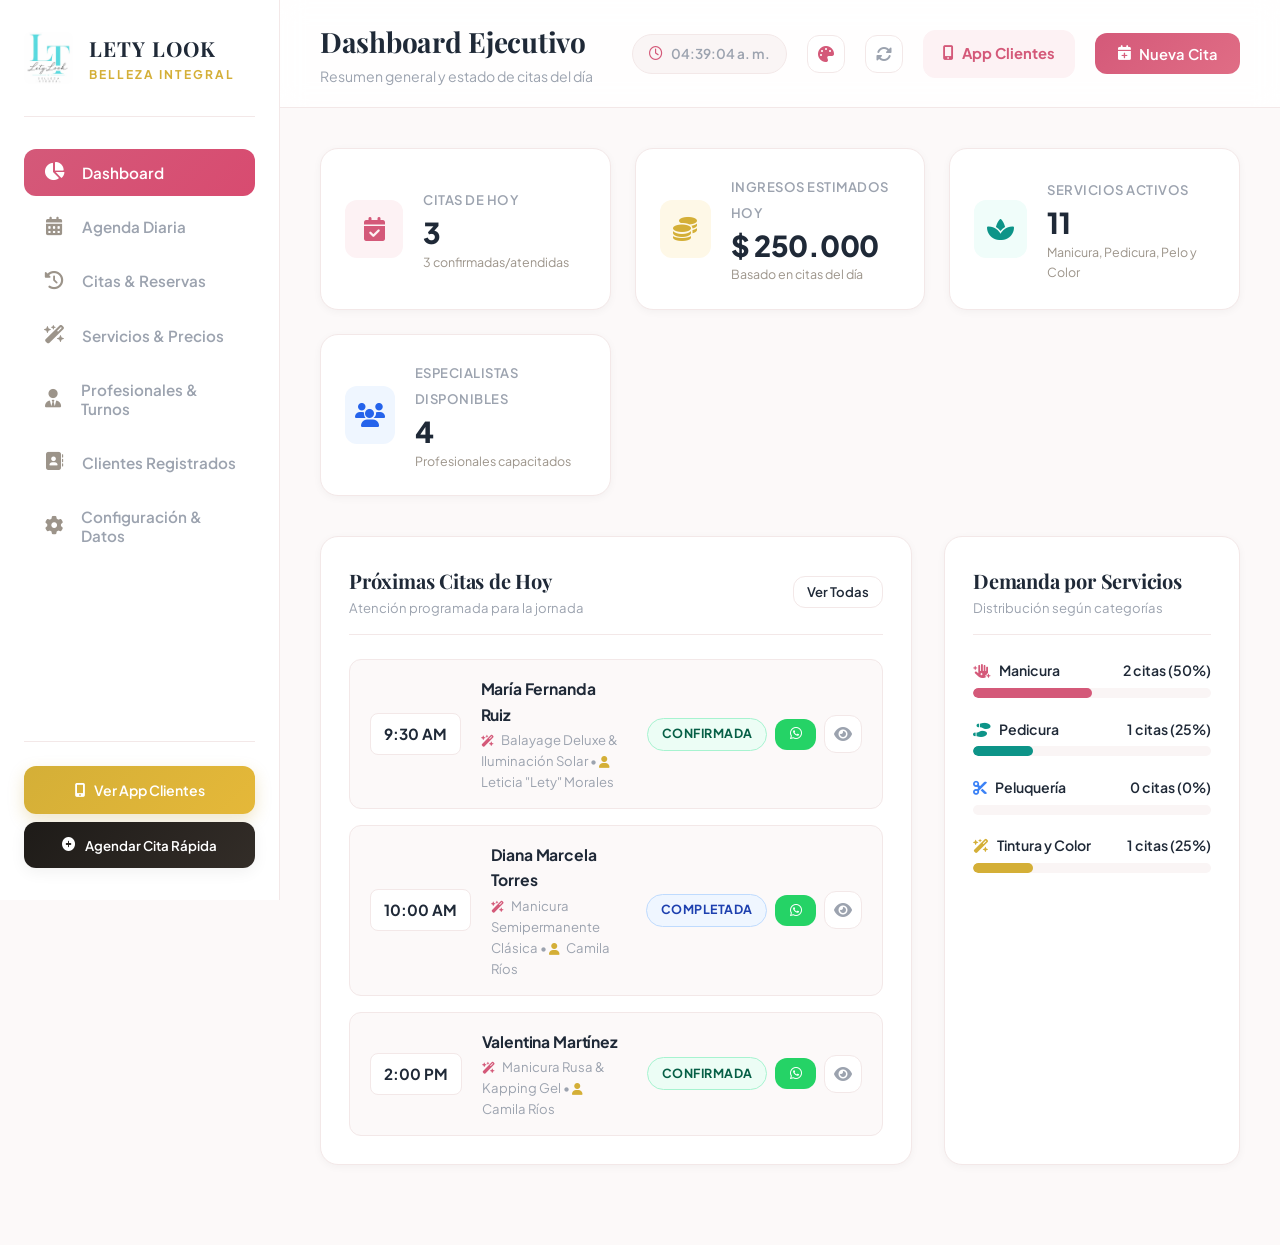
==== SPA/index.html @ cc2772e2 "Add files via upload" ====
<!DOCTYPE html>
<html lang="es">
<head>
    <meta charset="UTF-8">
    <meta name="viewport" content="width=device-width, initial-scale=1.0">
    <title>LETY LOOK | Sistema de Gestión de Spa & Belleza</title>
    <meta name="description" content="Plataforma de gestión integral para LETY LOOK Spa. Control de citas, catálogo de servicios de manicura, pedicura, peluquería, tintura, horarios y profesionales.">
    <link rel="icon" type="image/png" href="img/logo.png">
    <!-- Google Fonts -->
    <link rel="preconnect" href="https://fonts.googleapis.com">
    <link rel="preconnect" href="https://fonts.gstatic.com" crossorigin>
    <link href="https://fonts.googleapis.com/css2?family=Playfair+Display:ital,wght@0,400;0,600;0,700;0,800;1,400&family=Plus+Jakarta+Sans:wght@300;400;500;600;700;800&display=swap" rel="stylesheet">
    <!-- Font Awesome Icons -->
    <link rel="stylesheet" href="https://cdnjs.cloudflare.com/ajax/libs/font-awesome/6.4.0/css/all.min.css">
    <!-- Custom Stylesheet -->
    <link rel="stylesheet" href="css/styles.css?v=5.1">
    <!-- Firebase SDK (Cloud Database) -->
    <script src="https://www.gstatic.com/firebasejs/9.23.0/firebase-app-compat.js"></script>
    <script src="https://www.gstatic.com/firebasejs/9.23.0/firebase-firestore-compat.js"></script>
    <script src="js/firebase-config.js?v=5.0"></script>
</head>
<body>
    <div class="app-layout">
        <!-- Sidebar Navigation -->
        <aside class="sidebar">
            <div class="brand">
                <img src="img/logo.png" alt="LETY LOOK Logo" class="brand-logo-img" style="height: 52px; width: auto; object-fit: contain; border-radius: var(--radius-sm);">
                <div class="brand-info">
                    <h1 style="font-size: 1.3rem;">LETY LOOK</h1>
                    <span>Belleza Integral</span>
                </div>
            </div>

            <ul class="nav-menu">
                <li class="nav-item active" data-view="dashboard">
                    <button id="nav-dashboard-btn" type="button">
                        <i class="fa-solid fa-chart-pie"></i>
                        <span>Dashboard</span>
                    </button>
                </li>
                <li class="nav-item" data-view="agenda">
                    <button id="nav-agenda-btn" type="button">
                        <i class="fa-solid fa-calendar-days"></i>
                        <span>Agenda Diaria</span>
                    </button>
                </li>
                <li class="nav-item" data-view="appointments">
                    <button id="nav-appointments-btn" type="button">
                        <i class="fa-solid fa-clock-rotate-left"></i>
                        <span>Citas & Reservas</span>
                    </button>
                </li>
                <li class="nav-item" data-view="services">
                    <button id="nav-services-btn" type="button">
                        <i class="fa-solid fa-wand-magic-sparkles"></i>
                        <span>Servicios & Precios</span>
                    </button>
                </li>
                <li class="nav-item" data-view="staff">
                    <button id="nav-staff-btn" type="button">
                        <i class="fa-solid fa-user-tie"></i>
                        <span>Profesionales & Turnos</span>
                    </button>
                </li>
                <li class="nav-item" data-view="clients">
                    <button id="nav-clients-btn" type="button">
                        <i class="fa-solid fa-address-book"></i>
                        <span>Clientes Registrados</span>
                    </button>
                </li>
                <li class="nav-item" data-view="settings">
                    <button id="nav-settings-btn" type="button">
                        <i class="fa-solid fa-gear"></i>
                        <span>Configuración & Datos</span>
                    </button>
                </li>
            </ul>

            <div class="sidebar-footer" style="display:flex; flex-direction:column; gap:0.5rem;">
                <a href="cliente.html" target="_blank" class="btn-gold" style="justify-content:center; text-align:center; padding:0.8rem; font-size:0.88rem; display:flex; align-items:center; gap:0.5rem;">
                    <i class="fa-solid fa-mobile-screen-button"></i>
                    <span>Ver App Clientes</span>
                </a>
                <button id="sidebar-quick-booking-btn" class="quick-book-btn" type="button">
                    <i class="fa-solid fa-plus-circle"></i>
                    <span>Agendar Cita Rápida</span>
                </button>
            </div>
        </aside>

        <!-- Main Workspace -->
        <main class="main-wrapper">
            <!-- Top Navigation Bar -->
            <header class="topbar">
                <div class="page-title">
                    <h2 id="current-view-title">Dashboard Ejecutivo</h2>
                    <p id="current-view-subtitle">Resumen general y estado de citas del día</p>
                </div>

                <div class="topbar-actions">
                    <div class="live-clock-badge">
                        <i class="fa-regular fa-clock"></i>
                        <span id="live-time-display">--:--:--</span>
                    </div>

                    <!-- Theme Switcher Palette Dropdown -->
                    <div class="theme-selector-dropdown" style="position:relative;">
                        <button id="btn-theme-switcher" class="btn-icon" title="Cambiar Tema de Color" type="button" style="background:#fff;">
                            <i class="fa-solid fa-palette" style="color:var(--primary);"></i>
                        </button>
                        <div id="theme-dropdown-menu" style="display:none; position:absolute; right:0; top:calc(100% + 8px); background:var(--bg-card); border:1px solid var(--border-color); border-radius:var(--radius-md); box-shadow:0 10px 25px rgba(0,0,0,0.15); padding:0.5rem; width:210px; z-index:1000; flex-direction:column; gap:0.25rem;">
                            <button class="theme-option-btn" data-theme="default" style="display:flex; align-items:center; gap:0.5rem; width:100%; padding:0.5rem 0.75rem; border:none; background:transparent; border-radius:var(--radius-sm); font-size:0.8rem; font-weight:700; cursor:pointer; text-align:left; color:var(--text-main);">
                                <span style="width:14px; height:14px; border-radius:50%; background:#d45979;"></span>
                                <span>Rose Gold (Clásico)</span>
                            </button>
                            <button class="theme-option-btn" data-theme="turquoise" style="display:flex; align-items:center; gap:0.5rem; width:100%; padding:0.5rem 0.75rem; border:none; background:transparent; border-radius:var(--radius-sm); font-size:0.8rem; font-weight:700; cursor:pointer; text-align:left; color:var(--text-main);">
                                <span style="width:14px; height:14px; border-radius:50%; background:#0891b2;"></span>
                                <span>Turquesa LT</span>
                            </button>
                            <button class="theme-option-btn" data-theme="emerald" style="display:flex; align-items:center; gap:0.5rem; width:100%; padding:0.5rem 0.75rem; border:none; background:transparent; border-radius:var(--radius-sm); font-size:0.8rem; font-weight:700; cursor:pointer; text-align:left; color:var(--text-main);">
                                <span style="width:14px; height:14px; border-radius:50%; background:#059669;"></span>
                                <span>Emerald Luxury</span>
                            </button>
                            <button class="theme-option-btn" data-theme="royal" style="display:flex; align-items:center; gap:0.5rem; width:100%; padding:0.5rem 0.75rem; border:none; background:transparent; border-radius:var(--radius-sm); font-size:0.8rem; font-weight:700; cursor:pointer; text-align:left; color:var(--text-main);">
                                <span style="width:14px; height:14px; border-radius:50%; background:#7c3aed;"></span>
                                <span>Royal Violet</span>
                            </button>
                            <button class="theme-option-btn" data-theme="midnight" style="display:flex; align-items:center; gap:0.5rem; width:100%; padding:0.5rem 0.75rem; border:none; background:transparent; border-radius:var(--radius-sm); font-size:0.8rem; font-weight:700; cursor:pointer; text-align:left; color:var(--text-main);">
                                <span style="width:14px; height:14px; border-radius:50%; background:#0f172a; border:1px solid #38bdf8;"></span>
                                <span>Midnight Noir (Dark)</span>
                            </button>
                            <button class="theme-option-btn" data-theme="sunset" style="display:flex; align-items:center; gap:0.5rem; width:100%; padding:0.5rem 0.75rem; border:none; background:transparent; border-radius:var(--radius-sm); font-size:0.8rem; font-weight:700; cursor:pointer; text-align:left; color:var(--text-main);">
                                <span style="width:14px; height:14px; border-radius:50%; background:#ea580c;"></span>
                                <span>Sunset Amber</span>
                            </button>
                            <button class="theme-option-btn" data-theme="halloween" style="display:flex; align-items:center; gap:0.5rem; width:100%; padding:0.5rem 0.75rem; border:none; background:transparent; border-radius:var(--radius-sm); font-size:0.8rem; font-weight:700; cursor:pointer; text-align:left; color:var(--text-main);">
                                <span style="width:14px; height:14px; border-radius:50%; background:#ff7518; border:1px solid #a855f7; box-shadow:0 0 6px rgba(255,117,24,0.6);"></span>
                                <span>🎃 Halloween Spooky</span>
                            </button>
                        </div>
                    </div>

                    <button id="topbar-sync-btn" class="btn-icon" title="Sincronizar Datos y Limpiar Caché" type="button" style="background:#fff;">
                        <i class="fa-solid fa-rotate"></i>
                    </button>

                    <a href="cliente.html" target="_blank" class="btn-secondary" style="font-weight:700; color:var(--primary); border-color:var(--primary-light); background:var(--primary-light);">
                        <i class="fa-solid fa-mobile-screen-button"></i>
                        <span>App Clientes</span>
                    </a>

                    <button id="topbar-new-appointment-btn" class="btn-primary" type="button">
                        <i class="fa-solid fa-calendar-plus"></i>
                        <span>Nueva Cita</span>
                    </button>
                </div>
            </header>

            <!-- Main Dynamic Content Body -->
            <div class="content-body">
                
                <!-- 1. DASHBOARD VIEW -->
                <section id="view-dashboard" class="view-section active">
                    <div class="kpi-grid">
                        <div class="kpi-card kpi-rose">
                            <div class="kpi-icon-wrap">
                                <i class="fa-solid fa-calendar-check"></i>
                            </div>
                            <div class="kpi-details">
                                <span>Citas de Hoy</span>
                                <h3 id="kpi-today-count">0</h3>
                                <p class="kpi-subtext" id="kpi-today-status-breakdown">0 confirmadas</p>
                            </div>
                        </div>

                        <div class="kpi-card kpi-gold">
                            <div class="kpi-icon-wrap">
                                <i class="fa-solid fa-coins"></i>
                            </div>
                            <div class="kpi-details">
                                <span>Ingresos Estimados Hoy</span>
                                <h3 id="kpi-today-revenue">$0</h3>
                                <p class="kpi-subtext">Basado en citas del día</p>
                            </div>
                        </div>

                        <div class="kpi-card kpi-emerald">
                            <div class="kpi-icon-wrap">
                                <i class="fa-solid fa-spa"></i>
                            </div>
                            <div class="kpi-details">
                                <span>Servicios Activos</span>
                                <h3 id="kpi-services-count">0</h3>
                                <p class="kpi-subtext">Manicura, Pedicura, Pelo y Color</p>
                            </div>
                        </div>

                        <div class="kpi-card kpi-blue">
                            <div class="kpi-icon-wrap">
                                <i class="fa-solid fa-users"></i>
                            </div>
                            <div class="kpi-details">
                                <span>Especialistas Disponibles</span>
                                <h3 id="kpi-staff-count">0</h3>
                                <p class="kpi-subtext">Profesionales capacitados</p>
                            </div>
                        </div>
                    </div>

                    <div class="dashboard-columns">
                        <!-- Today's Appointments -->
                        <div class="dash-card">
                            <div class="dash-card-header">
                                <div>
                                    <h3>Próximas Citas de Hoy</h3>
                                    <p style="font-size: 0.82rem; color: var(--text-muted);">Atención programada para la jornada</p>
                                </div>
                                <button id="dash-view-all-appointments-btn" class="btn-secondary" style="padding: 0.4rem 0.8rem; font-size: 0.82rem;">Ver Todas</button>
                            </div>
                            <div id="dash-today-appointments-list" class="today-list">
                                <!-- Dynamic item list -->
                            </div>
                        </div>

                        <!-- Service Category Distribution -->
                        <div class="dash-card">
                            <div class="dash-card-header">
                                <div>
                                    <h3>Demanda por Servicios</h3>
                                    <p style="font-size: 0.82rem; color: var(--text-muted);">Distribución según categorías</p>
                                </div>
                            </div>
                            <div id="dash-category-bars" class="category-bars">
                                <!-- Dynamic category bars -->
                            </div>
                        </div>
                    </div>
                </section>

                <!-- 2. AGENDA / CALENDAR VIEW -->
                <section id="view-agenda" class="view-section">
                    <div class="calendar-controls">
                        <div class="calendar-nav">
                            <button id="agenda-prev-day-btn" class="btn-icon" title="Día Anterior"><i class="fa-solid fa-chevron-left"></i></button>
                            <span id="agenda-current-date-label" class="current-date-label">Hoy</span>
                            <button id="agenda-next-day-btn" class="btn-icon" title="Día Siguiente"><i class="fa-solid fa-chevron-right"></i></button>
                            <button id="agenda-today-btn" class="btn-secondary" style="padding: 0.45rem 0.9rem;">Hoy</button>
                        </div>

                        <div style="display: flex; gap: 1rem; align-items: center;">
                            <input type="date" id="agenda-datepicker" class="form-control" style="width: auto; padding: 0.45rem 0.8rem;">
                            <select id="agenda-staff-filter" class="filter-select">
                                <option value="all">Todos los Profesionales</option>
                            </select>
                        </div>
                    </div>

                    <div class="calendar-grid-wrap">
                        <div id="timeline-schedule-container" class="timeline-schedule">
                            <!-- Hours 08:00 to 20:00 rendered dynamically -->
                        </div>
                    </div>
                </section>

                <!-- 3. APPOINTMENTS MANAGEMENT VIEW -->
                <section id="view-appointments" class="view-section">
                    <div class="table-filter-bar">
                        <div class="search-input-box">
                            <i class="fa-solid fa-magnifying-glass"></i>
                            <input type="text" id="appointments-search-input" placeholder="Buscar por cliente, teléfono o servicio...">
                        </div>

                        <div class="filter-group">
                            <select id="appointments-status-filter" class="filter-select">
                                <option value="all">Todos los Estados</option>
                                <option value="confirmed">Confirmadas</option>
                                <option value="pending">Pendientes</option>
                                <option value="completed">Completadas</option>
                                <option value="cancelled">Canceladas</option>
                            </select>

                            <select id="appointments-category-filter" class="filter-select">
                                <option value="all">Todas las Categorías</option>
                                <option value="manicura">Manicura</option>
                                <option value="pedicura">Pedicura</option>
                                <option value="peluqueria">Peluquería</option>
                                <option value="tintura">Tintura y Color</option>
                            </select>
                        </div>
                    </div>

                    <div class="custom-table-container">
                        <table class="custom-table">
                            <thead>
                                <tr>
                                    <th>Fecha & Hora</th>
                                    <th>Cliente</th>
                                    <th>Servicio</th>
                                    <th>Especialista</th>
                                    <th>Precio</th>
                                    <th>Estado</th>
                                    <th style="text-align: right;">Acciones</th>
                                </tr>
                            </thead>
                            <tbody id="appointments-table-body">
                                <!-- Dynamic rows -->
                            </tbody>
                        </table>
                    </div>
                </section>

                <!-- 4. SERVICES CATALOG VIEW -->
                <section id="view-services" class="view-section">
                    <div style="display: flex; justify-content: space-between; align-items: center; margin-bottom: 1.5rem; flex-wrap: wrap; gap: 1rem;">
                        <div class="service-category-pills" id="services-category-pills">
                            <button class="cat-pill active" data-category="all"><i class="fa-solid fa-list"></i> Todos</button>
                            <button class="cat-pill" data-category="manicura"><i class="fa-solid fa-hand-sparkles"></i> Manicura</button>
                            <button class="cat-pill" data-category="pedicura"><i class="fa-solid fa-shoe-prints"></i> Pedicura</button>
                            <button class="cat-pill" data-category="peluqueria"><i class="fa-solid fa-scissors"></i> Peluquería</button>
                            <button class="cat-pill" data-category="tintura"><i class="fa-solid fa-wand-magic-sparkles"></i> Tintura y Color</button>
                        </div>

                        <button id="btn-add-new-service" class="btn-gold" type="button">
                            <i class="fa-solid fa-plus"></i>
                            <span>Nuevo Servicio</span>
                        </button>
                    </div>

                    <div class="services-grid" id="services-cards-grid">
                        <!-- Dynamic service cards -->
                    </div>
                </section>

                <!-- 5. STAFF & SCHEDULES VIEW -->
                <section id="view-staff" class="view-section">
                    <div style="display: flex; justify-content: space-between; align-items: center; margin-bottom: 2rem;">
                        <div>
                            <h3 style="font-size: 1.3rem;">Equipo de Especialistas</h3>
                            <p style="font-size: 0.85rem; color: var(--text-muted);">Horarios de atención, turnos y especialidades asignadas</p>
                        </div>
                        <button id="btn-add-new-staff" class="btn-primary" type="button">
                            <i class="fa-solid fa-user-plus"></i>
                            <span>Nuevo Profesional</span>
                        </button>
                    </div>

                    <div class="staff-grid" id="staff-cards-grid">
                        <!-- Dynamic staff cards -->
                    </div>
                </section>

                <!-- 6. REGISTERED CLIENTS VIEW (ADMIN ONLY) -->
                <section id="view-clients" class="view-section">
                    <div class="table-filter-bar">
                        <div class="search-input-box" style="flex:1; max-width:400px;">
                            <i class="fa-solid fa-magnifying-glass"></i>
                            <input type="text" id="clients-search-input" placeholder="Buscar clienta por nombre, WhatsApp o correo...">
                        </div>
                        <div style="font-size:0.9rem; font-weight:700; color:var(--text-muted);" id="clients-total-counter">
                            Total Registradas: 0
                        </div>
                    </div>

                    <div class="custom-table-container">
                        <table class="custom-table">
                            <thead>
                                <tr>
                                    <th>Clienta</th>
                                    <th>WhatsApp / Teléfono</th>
                                    <th>Correo Electrónico</th>
                                    <th>Fecha Registro</th>
                                    <th>Total Citas</th>
                                    <th>Inversión Acumulada</th>
                                    <th style="text-align: right;">Acciones</th>
                                </tr>
                            </thead>
                            <tbody id="clients-table-body">
                                <!-- Populated dynamically -->
                            </tbody>
                        </table>
                    </div>
                </section>

                <!-- 7. SETTINGS & DATA MANAGEMENT VIEW -->
                <section id="view-settings" class="view-section">
                    <div style="max-width: 800px; display: flex; flex-direction: column; gap: 2rem;">
                        <div class="dash-card">
                            <div class="dash-card-header">
                                <h3>Información General del Spa</h3>
                            </div>
                            <form id="spa-settings-form">
                                <div class="form-grid">
                                    <div class="form-group">
                                        <label for="settings-spa-name">Nombre del Establecimiento</label>
                                        <input type="text" id="settings-spa-name" class="form-control" value="LETY LOOK">
                                    </div>
                                    <div class="form-group">
                                        <label for="settings-spa-slogan">Slogan / Eslogan</label>
                                        <input type="text" id="settings-spa-slogan" class="form-control" value="Belleza Integral">
                                    </div>
                                    <div class="form-group">
                                        <label for="settings-spa-phone">Teléfono / WhatsApp de Contacto</label>
                                        <input type="text" id="settings-spa-phone" class="form-control" value="+57 3138869676">
                                    </div>
                                    <div class="form-group">
                                        <label for="settings-spa-address">Dirección del Spa</label>
                                        <input type="text" id="settings-spa-address" class="form-control" value="Calle 100 #15-40, Chicó Norte, Bogotá D.C.">
                                    </div>
                                    <div class="form-group">
                                        <label for="settings-open-time">Hora de Apertura</label>
                                        <input type="time" id="settings-open-time" class="form-control" value="08:00">
                                    </div>
                                    <div class="form-group">
                                        <label for="settings-close-time">Hora de Cierre</label>
                                        <input type="time" id="settings-close-time" class="form-control" value="20:00">
                                    </div>
                                </div>
                                <div style="margin-top: 1.5rem; text-align: right;">
                                    <button type="submit" class="btn-primary">Guardar Configuración</button>
                                </div>
                            </form>
                        </div>

                        <!-- Firebase Cloud Database Setup Card -->
                        <div class="dash-card" style="border: 2px solid var(--primary-light);">
                            <div class="dash-card-header" style="display:flex; justify-content:space-between; align-items:center;">
                                <div>
                                    <h3 style="display:flex; align-items:center; gap:0.5rem;">
                                        <i class="fa-solid fa-cloud" style="color:var(--primary);"></i>
                                        <span>Base de Datos en la Nube (Google Firebase)</span>
                                    </h3>
                                    <p style="font-size: 0.82rem; color: var(--text-muted);">Sincronización en tiempo real entre todos los celulares y computadores sin perder datos</p>
                                </div>
                                <span id="cloud-status-badge" class="status-badge status-pending" style="font-size:0.75rem;">Modo Local Activo</span>
                            </div>
                            
                            <p style="font-size: 0.85rem; color: var(--text-secondary); margin-bottom: 1rem; line-height: 1.4;">
                                Conecta tu proyecto gratuito de <strong>Google Firebase Firestore</strong> para que todas las citas, clientes y servicios se guarden en la nube permanentemente y nunca se borren aunque se limpien las cookies del navegador.
                            </p>

                            <form id="firebase-config-form">
                                <div class="form-group" style="margin-bottom:1rem;">
                                    <label for="firebase-config-json" style="font-size:0.82rem; font-weight:700;">Pega aquí la Configuración de Firebase (JSON o SDK config):</label>
                                    <textarea id="firebase-config-json" class="form-control" rows="4" style="font-family:monospace; font-size:0.8rem;" placeholder='{\n  "apiKey": "AIzaSy...",\n  "authDomain": "lety-look.firebaseapp.com",\n  "projectId": "lety-look",\n  "storageBucket": "lety-look.appspot.com",\n  "messagingSenderId": "...",\n  "appId": "..."\n}'></textarea>
                                </div>
                                <div style="display:flex; gap:0.75rem; justify-content:flex-end; flex-wrap:wrap;">
                                    <button type="button" id="btn-upload-to-cloud" class="btn-secondary" style="color:var(--primary); border-color:var(--primary);">
                                        <i class="fa-solid fa-cloud-arrow-up"></i>
                                        <span>Subir Toda la Base de Datos a la Nube</span>
                                    </button>
                                    <button type="submit" class="btn-primary">
                                        <i class="fa-solid fa-link"></i>
                                        <span>Guardar y Conectar Firebase</span>
                                    </button>
                                </div>
                            </form>
                        </div>

                        <!-- APK Android Card -->
                        <div class="dash-card">
                            <div class="dash-card-header" style="display:flex; justify-content:space-between; align-items:center;">
                                <div>
                                    <h3 style="display:flex; align-items:center; gap:0.5rem;">
                                        <i class="fa-brands fa-android" style="color:#0d9488;"></i>
                                        <span>Aplicación Móvil para Clientes (APK Android)</span>
                                    </h3>
                                    <p style="font-size: 0.82rem; color: var(--text-muted);">Instalador APK y PWA para compartir con tus clientas</p>
                                </div>
                                <a href="cliente.html" target="_blank" class="status-badge status-confirmed" style="text-decoration:none; display:flex; align-items:center; gap:0.3rem;">
                                    <i class="fa-solid fa-arrow-up-right-from-square"></i> Abrir App
                                </a>
                            </div>
                            <p style="font-size: 0.85rem; color: var(--text-secondary); margin-bottom: 1.25rem; line-height: 1.4;">
                                Tus clientas pueden instalar la App directamente en su celular Android con el botón <strong>"Instalar APK"</strong> al abrir el enlace, o puedes generar el archivo instalador <code>.apk</code> en 1 clic:
                            </p>
                            <div style="display: flex; gap: 0.75rem; flex-wrap: wrap;">
                                <a href="https://www.pwabuilder.com/" target="_blank" class="btn-primary" style="text-decoration:none; background:#0d9488; border-color:#0d9488;">
                                    <i class="fa-brands fa-android"></i>
                                    <span>Generar Archivo .APK (PWABuilder)</span>
                                </a>
                                <a href="cliente.html" target="_blank" class="btn-secondary" style="text-decoration:none;">
                                    <i class="fa-solid fa-mobile-screen-button"></i>
                                    <span>Ver App Móvil</span>
                                </a>
                            </div>
                        </div>

                        <div class="dash-card">
                            <div class="dash-card-header">
                                <h3>Respaldo y Gestión de Datos</h3>
                            </div>
                            <p style="font-size: 0.88rem; color: var(--text-muted); margin-bottom: 1.5rem;">
                                Puedes exportar toda la base de datos (citas, servicios y profesionales) como archivo JSON para guardarlo o transferirlo, o restablecer los datos de demostración iniciales.
                            </p>
                            <div style="display: flex; gap: 1rem; flex-wrap: wrap;">
                                <button id="btn-export-json-data" class="btn-secondary" type="button">
                                    <i class="fa-solid fa-download"></i>
                                    <span>Exportar Base de Datos (.json)</span>
                                </button>
                                <button id="btn-reset-demo-data" class="btn-secondary" style="color: #d97706;" type="button">
                                    <i class="fa-solid fa-rotate"></i>
                                    <span>Restaurar Datos Iniciales</span>
                                </button>
                            </div>
                        </div>
                    </div>
                </section>

            </div>
        </main>
    </div>

    <!-- ==========================================================================
         MODAL 1: APPOINTMENT RESERVATION (INTERACTIVE BOOKING)
         ========================================================================== -->
    <div id="modal-appointment" class="modal-overlay">
        <div class="modal-container">
            <div class="modal-header">
                <h3 id="modal-appointment-title">Agendar Nueva Cita</h3>
                <button class="modal-close-btn" data-close-modal="modal-appointment"><i class="fa-solid fa-xmark"></i></button>
            </div>
            <form id="appointment-form">
                <input type="hidden" id="apt-form-id">
                <div class="modal-body">
                    <div class="form-grid">
                        <div class="form-group">
                            <label for="apt-client-name">Nombre del Cliente *</label>
                            <input type="text" id="apt-client-name" class="form-control" placeholder="Ej. Camila Morales" required>
                        </div>
                        <div class="form-group">
                            <label for="apt-client-phone">WhatsApp / Celular *</label>
                            <input type="tel" id="apt-client-phone" class="form-control" placeholder="Ej. +57 310 123 4567" required>
                        </div>
                        <div class="form-group full-width">
                            <label for="apt-service-select">Servicio Deseado *</label>
                            <select id="apt-service-select" class="form-control" required>
                                <option value="">Seleccione un servicio...</option>
                            </select>
                        </div>
                        <div class="form-group full-width">
                            <label for="apt-staff-select">Especialista / Profesional *</label>
                            <select id="apt-staff-select" class="form-control" required>
                                <option value="">Seleccione profesional disponible...</option>
                            </select>
                        </div>
                        <div class="form-group">
                            <label for="apt-date">Fecha de la Cita *</label>
                            <input type="date" id="apt-date" class="form-control" required>
                        </div>
                        <div class="form-group">
                            <label for="apt-time">Hora de Inicio *</label>
                            <input type="time" id="apt-time" class="form-control" step="900" required>
                        </div>
                        <div class="form-group">
                            <label for="apt-status">Estado de la Cita</label>
                            <select id="apt-status" class="form-control">
                                <option value="confirmed">Confirmada</option>
                                <option value="pending">Pendiente de Confirmación</option>
                                <option value="completed">Completada</option>
                                <option value="cancelled">Cancelada</option>
                            </select>
                        </div>
                        <div class="form-group">
                            <label for="apt-price-display">Precio a Cobrar (COP)</label>
                            <input type="text" id="apt-price-display" class="form-control" readonly style="background:#f1ece7; font-weight:700;">
                        </div>
                        <div class="form-group full-width">
                            <label for="apt-notes">Notas o Preferencias Especiales</label>
                            <textarea id="apt-notes" class="form-control" rows="2" placeholder="Ej. Sensibilidad, color de esmalte deseado, tono de cabello..."></textarea>
                        </div>
                    </div>
                </div>
                <div class="modal-footer">
                    <button type="button" class="btn-secondary" data-close-modal="modal-appointment">Cancelar</button>
                    <button type="submit" class="btn-primary" id="btn-save-appointment">Confirmar y Agendar</button>
                </div>
            </form>
        </div>
    </div>

    <!-- ==========================================================================
         MODAL 2: SERVICE FORM (CREATE/EDIT)
         ========================================================================== -->
    <div id="modal-service" class="modal-overlay">
        <div class="modal-container">
            <div class="modal-header">
                <h3 id="modal-service-title">Nuevo Servicio</h3>
                <button class="modal-close-btn" data-close-modal="modal-service"><i class="fa-solid fa-xmark"></i></button>
            </div>
            <form id="service-form">
                <input type="hidden" id="service-form-id">
                <div class="modal-body">
                    <div class="form-grid">
                        <div class="form-group full-width">
                            <label for="service-name">Nombre del Servicio *</label>
                            <input type="text" id="service-name" class="form-control" placeholder="Ej. Balayage Premium con Plex" required>
                        </div>
                        <div class="form-group">
                            <label for="service-category">Categoría *</label>
                            <select id="service-category" class="form-control" required>
                                <option value="manicura">Manicura</option>
                                <option value="pedicura">Pedicura</option>
                                <option value="peluqueria">Peluquería</option>
                                <option value="tintura">Tintura y Color</option>
                            </select>
                        </div>
                        <div class="form-group">
                            <label for="service-price">Precio (COP) *</label>
                            <input type="number" id="service-price" class="form-control" placeholder="Ej. 45000" min="0" step="1000" required>
                        </div>
                        <div class="form-group">
                            <label for="service-duration">Duración Estimada (Minutos) *</label>
                            <input type="number" id="service-duration" class="form-control" placeholder="Ej. 60" min="15" step="15" required>
                        </div>
                        <div class="form-group full-width">
                            <label>Fotografía del Tratamiento / Servicio *</label>
                            <div style="display:flex; align-items:center; gap:1rem; background:var(--bg-subtle); padding:0.75rem 1rem; border-radius:var(--radius-md); border:1px solid var(--border-color);">
                                <img id="service-image-preview" src="https://images.unsplash.com/photo-1604654894610-df63bc536371?w=500&auto=format&fit=crop&q=80" alt="Preview" style="width:75px; height:56px; border-radius:var(--radius-sm); object-fit:cover; border:2px solid var(--primary); box-shadow:0 2px 8px rgba(0,0,0,0.1);">
                                <div style="flex:1;">
                                    <label for="service-image-file" style="font-size:0.78rem; font-weight:700; color:var(--text-main); margin-bottom:0.25rem; display:block;">Subir foto desde tu dispositivo:</label>
                                    <input type="file" id="service-image-file" accept="image/*" class="form-control" style="padding:0.35rem 0.5rem; font-size:0.8rem;">
                                    <input type="hidden" id="service-image">
                                </div>
                            </div>
                        </div>
                        <div class="form-group full-width">
                            <label for="service-description">Descripción del Procedimiento *</label>
                            <textarea id="service-description" class="form-control" rows="3" placeholder="Detalla qué incluye el servicio y sus beneficios..." required></textarea>
                        </div>
                    </div>
                </div>
                <div class="modal-footer">
                    <button type="button" class="btn-secondary" data-close-modal="modal-service">Cancelar</button>
                    <button type="submit" class="btn-gold" id="btn-save-service">Guardar Servicio</button>
                </div>
            </form>
        </div>
    </div>

    <!-- ==========================================================================
         MODAL 3: STAFF MEMBER FORM (CREATE/EDIT)
         ========================================================================== -->
    <div id="modal-staff" class="modal-overlay">
        <div class="modal-container">
            <div class="modal-header">
                <h3 id="modal-staff-title">Nuevo Especialista</h3>
                <button class="modal-close-btn" data-close-modal="modal-staff"><i class="fa-solid fa-xmark"></i></button>
            </div>
            <form id="staff-form">
                <input type="hidden" id="staff-form-id">
                <div class="modal-body">
                    <div class="form-grid">
                        <div class="form-group">
                            <label for="staff-name">Nombre Completo *</label>
                            <input type="text" id="staff-name" class="form-control" placeholder="Ej. Andrea Gómez" required>
                        </div>
                        <div class="form-group">
                            <label for="staff-title">Cargo / Título Profesional *</label>
                            <input type="text" id="staff-title" class="form-control" placeholder="Ej. Master Colorista" required>
                        </div>
                        <div class="form-group">
                            <label for="staff-phone">Teléfono / WhatsApp *</label>
                            <input type="tel" id="staff-phone" class="form-control" placeholder="+57 310 000 0000" required>
                        </div>
                        <div class="form-group">
                            <label for="staff-email">Correo Electrónico</label>
                            <input type="email" id="staff-email" class="form-control" placeholder="andrea@letylookspa.com">
                        </div>
                        <div class="form-group full-width">
                            <label>Especialidades y Áreas de Atención *</label>
                            <div class="checkbox-group">
                                <label class="checkbox-label">
                                    <input type="checkbox" name="staff-spec" value="manicura"> Manicura
                                </label>
                                <label class="checkbox-label">
                                    <input type="checkbox" name="staff-spec" value="pedicura"> Pedicura
                                </label>
                                <label class="checkbox-label">
                                    <input type="checkbox" name="staff-spec" value="peluqueria"> Peluquería
                                </label>
                                <label class="checkbox-label">
                                    <input type="checkbox" name="staff-spec" value="tintura"> Tintura y Color
                                </label>
                            </div>
                        </div>
                        <div class="form-group">
                            <label for="staff-start-time">Hora Inicio Turno</label>
                            <input type="time" id="staff-start-time" class="form-control" value="09:00" required>
                        </div>
                        <div class="form-group">
                            <label for="staff-end-time">Hora Fin Turno</label>
                            <input type="time" id="staff-end-time" class="form-control" value="18:00" required>
                        </div>
                        <div class="form-group full-width">
                            <label>Días Laborales de la Semana *</label>
                            <div class="checkbox-group" style="display:flex; flex-wrap:wrap; gap:0.5rem;">
                                <label class="checkbox-label"><input type="checkbox" name="staff-workday" value="1" checked> Lunes</label>
                                <label class="checkbox-label"><input type="checkbox" name="staff-workday" value="2" checked> Martes</label>
                                <label class="checkbox-label"><input type="checkbox" name="staff-workday" value="3" checked> Miércoles</label>
                                <label class="checkbox-label"><input type="checkbox" name="staff-workday" value="4" checked> Jueves</label>
                                <label class="checkbox-label"><input type="checkbox" name="staff-workday" value="5" checked> Viernes</label>
                                <label class="checkbox-label"><input type="checkbox" name="staff-workday" value="6" checked> Sábado</label>
                                <label class="checkbox-label"><input type="checkbox" name="staff-workday" value="0"> Domingo</label>
                            </div>
                        </div>
                        <div class="form-group full-width">
                            <label>Fotografía del Especialista *</label>
                            <div style="display:flex; align-items:center; gap:1rem; background:var(--bg-subtle); padding:0.75rem 1rem; border-radius:var(--radius-md); border:1px solid var(--border-color);">
                                <img id="staff-avatar-preview" src="https://images.unsplash.com/photo-1544005313-94ddf0286df2?w=400&auto=format&fit=crop&q=60" alt="Preview" style="width:54px; height:54px; border-radius:50%; object-fit:cover; border:2px solid var(--primary); box-shadow:0 2px 8px rgba(0,0,0,0.1);">
                                <div style="flex:1;">
                                    <label for="staff-avatar-file" style="font-size:0.78rem; font-weight:700; color:var(--text-main); margin-bottom:0.25rem; display:block;">Subir archivo de imagen (desde tu equipo):</label>
                                    <input type="file" id="staff-avatar-file" accept="image/*" class="form-control" style="padding:0.35rem 0.5rem; font-size:0.8rem;">
                                    <input type="hidden" id="staff-avatar">
                                </div>
                            </div>
                        </div>
                        <div class="form-group full-width">
                            <label for="staff-bio">Breve Biografía o Experiencia</label>
                            <textarea id="staff-bio" class="form-control" rows="2" placeholder="Experta en técnicas avanzadas con más de 5 años de trayectoria..."></textarea>
                        </div>
                    </div>
                </div>
                <div class="modal-footer">
                    <button type="button" class="btn-secondary" data-close-modal="modal-staff">Cancelar</button>
                    <button type="submit" class="btn-primary" id="btn-save-staff">Guardar Especialista</button>
                </div>
            </form>
        </div>
    </div>

    <!-- ==========================================================================
         MODAL 4: APPOINTMENT DETAIL & WHATSAPP VOUCHER
         ========================================================================== -->
    <div id="modal-apt-detail" class="modal-overlay">
        <div class="modal-container" style="max-width: 520px;">
            <div class="modal-header">
                <h3>Detalle del Turno / Cita</h3>
                <button class="modal-close-btn" data-close-modal="modal-apt-detail"><i class="fa-solid fa-xmark"></i></button>
            </div>
            <div class="modal-body" id="apt-detail-content">
                <!-- Dynamic voucher content -->
            </div>
            <div class="modal-footer" id="apt-detail-footer">
                <!-- Actions -->
            </div>
        </div>
    </div>

    <!-- ==========================================================================
         MODAL 5: CLIENT APPOINTMENTS HISTORY (ADMIN)
         ========================================================================== -->
    <div id="modal-client-history" class="modal-overlay">
        <div class="modal-container" style="max-width: 680px;">
            <div class="modal-header">
                <h3 id="modal-client-history-title">Historial de Citas</h3>
                <button class="modal-close-btn" data-close-modal="modal-client-history"><i class="fa-solid fa-xmark"></i></button>
            </div>
            <div class="modal-body" id="modal-client-history-content">
                <!-- Populated dynamically -->
            </div>
            <div class="modal-footer">
                <button type="button" class="btn-secondary" data-close-modal="modal-client-history">Cerrar</button>
            </div>
        </div>
    </div>

    <!-- Toast Notifications Container -->
    <div id="toast-container" class="toast-container"></div>

    <!-- Scripts -->
    <script src="js/data.js?v=7.0"></script>
    <script src="js/app.js?v=7.0"></script>
</body>
</html>
---- SPA/css/styles.css ----
/* ==========================================================================
   LETY LOOK - Luxury Spa & Beauty Salon Management
   Design System & Master Stylesheet
   ========================================================================== */

@import url('https://fonts.googleapis.com/css2?family=Playfair+Display:ital,wght@0,400;0,600;0,700;0,800;1,400;1,600&family=Plus+Jakarta+Sans:wght@300;400;500;600;700;800&display=swap');

:root {
    /* Brand Colors */
    --primary: #d45979;
    --primary-light: #fbecee;
    --primary-hover: #be3e5f;
    --primary-dark: #8c1d39;
    
    --gold: #c59b27;
    --gold-light: #fef8e7;
    --gold-hover: #a88118;
    
    --emerald: #0d9488;
    --emerald-light: #f0fdfa;
    
    /* Neutrals */
    --bg-main: #fbf9f8;
    --bg-surface: #ffffff;
    --bg-subtle: #f4efeb;
    
    --text-main: #1e1b18;
    --text-muted: #6b635b;
    --text-light: #9c948a;
    
    --border-color: #ede5df;
    --border-hover: #d8cbbf;
    
    /* Status Colors */
    --status-confirmed-bg: #ecfdf5;
    --status-confirmed-text: #065f46;
    --status-confirmed-border: #a7f3d0;
    
    --status-pending-bg: #fffbeb;
    --status-pending-text: #92400e;
    --status-pending-border: #fde68a;
    
    --status-completed-bg: #eff6ff;
    --status-completed-text: #1e40af;
    --status-completed-border: #bfdbfe;
    
    --status-cancelled-bg: #fef2f2;
    --status-cancelled-text: #991b1b;
    --status-cancelled-border: #fecaca;
    --primary-hover: #be4364;
    --primary-light: #fdf2f4;
    --secondary: #d4af37;
    --secondary-hover: #b89728;
    --bg-main: #fcf9f9;
    --bg-card: #ffffff;
    --bg-subtle: #faf5f5;
    --text-main: #1f2937;
    --text-secondary: #4b5563;
    --text-muted: #9ca3af;
    --border-color: #f3e8e8;
    --gold: #d4af37;
    --accent-emerald: #10b981;
    --radius-sm: 8px;
    --radius-md: 12px;
    --radius-lg: 18px;
    --radius-full: 9999px;
    --shadow-sm: 0 2px 8px rgba(0, 0, 0, 0.04);
    --shadow-md: 0 4px 16px rgba(0, 0, 0, 0.06);
    --shadow-lg: 0 10px 30px rgba(212, 89, 121, 0.12);
    --transition: all 0.25s cubic-bezier(0.4, 0, 0.2, 1);
}

/* 💎 Turquoise & Aquamarine (LT Logo Match) */
[data-theme="turquoise"] {
    --primary: #0891b2;
    --primary-hover: #0e7490;
    --primary-light: #ecfeff;
    --secondary: #06b6d4;
    --bg-main: #f8fafc;
    --bg-card: #ffffff;
    --bg-subtle: #f0fdfa;
    --border-color: #e2e8f0;
    --shadow-lg: 0 10px 30px rgba(8, 145, 178, 0.15);
}

/* 🌿 Emerald & Gold Luxury */
[data-theme="emerald"] {
    --primary: #059669;
    --primary-hover: #047857;
    --primary-light: #ecfdf5;
    --secondary: #d97706;
    --bg-main: #f7fee7;
    --bg-card: #ffffff;
    --bg-subtle: #f0fdf4;
    --border-color: #e6f4ea;
    --shadow-lg: 0 10px 30px rgba(5, 150, 105, 0.15);
}

/* 👑 Royal Violet & Lavender */
[data-theme="royal"] {
    --primary: #7c3aed;
    --primary-hover: #6d28d9;
    --primary-light: #f5f3ff;
    --secondary: #c084fc;
    --bg-main: #faf5ff;
    --bg-card: #ffffff;
    --bg-subtle: #f3e8ff;
    --border-color: #ede9fe;
    --shadow-lg: 0 10px 30px rgba(124, 58, 237, 0.15);
}

/* 🌙 Midnight Noir (Luxury Dark Mode) */
[data-theme="midnight"] {
    --primary: #38bdf8;
    --primary-hover: #0ea5e9;
    --primary-light: #0f172a;
    --secondary: #facc15;
    --bg-main: #0b0f19;
    --bg-card: #151d30;
    --bg-subtle: #1e293b;
    --text-main: #f8fafc;
    --text-secondary: #cbd5e1;
    --text-muted: #64748b;
    --border-color: #243048;
    --shadow-sm: 0 2px 8px rgba(0, 0, 0, 0.4);
    --shadow-md: 0 4px 16px rgba(0, 0, 0, 0.5);
    --shadow-lg: 0 10px 30px rgba(0, 0, 0, 0.6);
}

/* 🌅 Sunset Amber & Coral */
[data-theme="sunset"] {
    --primary: #ea580c;
    --primary-hover: #c2410c;
    --primary-light: #fff7ed;
    --secondary: #f59e0b;
    --bg-main: #fffbeb;
    --bg-card: #ffffff;
    --bg-subtle: #ffedd5;
    --border-color: #fed7aa;
    --shadow-lg: 0 10px 30px rgba(234, 88, 12, 0.15);
}

/* 🎃 Halloween Spooky & Glam Luxury Theme */
[data-theme="halloween"] {
    --primary: #ff7518;
    --primary-hover: #ff5400;
    --primary-light: #2b1836;
    --primary-dark: #cc5500;
    
    --secondary: #a855f7;
    --secondary-hover: #9333ea;
    --secondary-light: #3b1d54;
    
    --gold: #fbbf24;
    --emerald: #22c55e;
    
    --bg-main: #0d0914;
    --bg-surface: #161022;
    --bg-card: #1c152b;
    --bg-subtle: #241b37;
    
    --text-main: #fdf4ff;
    --text-secondary: #d8b4e2;
    --text-muted: #9d8ba9;
    --text-light: #7b6a8a;
    
    --border-color: #38294f;
    --border-hover: #5d427d;
    
    --shadow-sm: 0 2px 8px rgba(0, 0, 0, 0.6);
    --shadow-md: 0 4px 16px rgba(0, 0, 0, 0.7);
    --shadow-lg: 0 10px 30px rgba(255, 117, 24, 0.22);
    --shadow-rose: 0 8px 24px rgba(255, 117, 24, 0.35);
}

/* 🎃 Halloween Atmosphere & Custom Dark Aesthetics with Wallpaper */
[data-theme="halloween"] body {
    background-color: #0d0914;
    background-image: 
        linear-gradient(rgba(13, 9, 20, 0.72), rgba(13, 9, 20, 0.82)),
        url('../img/halloween-bg.jpg');
    background-size: cover;
    background-position: center;
    background-attachment: fixed;
    background-repeat: no-repeat;
}

[data-theme="halloween"] .sidebar {
    background: rgba(18, 12, 27, 0.88);
    backdrop-filter: blur(18px);
    -webkit-backdrop-filter: blur(18px);
    border-right: 1px solid rgba(168, 85, 247, 0.25);
}

[data-theme="halloween"] .topbar {
    background: rgba(18, 12, 27, 0.85);
    backdrop-filter: blur(18px);
    -webkit-backdrop-filter: blur(18px);
    border-bottom: 1px solid rgba(168, 85, 247, 0.25);
}

[data-theme="halloween"] .dash-card,
[data-theme="halloween"] .kpi-card,
[data-theme="halloween"] .modal-container {
    background: rgba(23, 16, 36, 0.85);
    backdrop-filter: blur(14px);
    -webkit-backdrop-filter: blur(14px);
    border: 1px solid rgba(168, 85, 247, 0.25);
    box-shadow: 0 10px 30px rgba(0, 0, 0, 0.5), 0 0 15px rgba(255, 117, 24, 0.12);
}

[data-theme="halloween"] .form-control,
[data-theme="halloween"] select,
[data-theme="halloween"] textarea {
    background: #110b1a;
    border-color: var(--border-color);
    color: var(--text-main);
}

[data-theme="halloween"] .form-control:focus,
[data-theme="halloween"] select:focus,
[data-theme="halloween"] textarea:focus {
    background: #181024;
    border-color: var(--primary);
    box-shadow: 0 0 0 3px rgba(255, 117, 24, 0.25);
}

[data-theme="halloween"] .modal-footer {
    background: var(--bg-surface);
    border-top-color: var(--border-color);
}

[data-theme="halloween"] .modal-close-btn {
    background: var(--bg-subtle);
    color: var(--text-muted);
}

[data-theme="halloween"] .today-time {
    background: var(--bg-card);
    border-color: var(--border-color);
    color: var(--primary);
}

[data-theme="halloween"] table th {
    background: #110b1a;
    color: var(--text-secondary);
    border-bottom-color: var(--border-color);
}

[data-theme="halloween"] table td {
    border-bottom-color: var(--border-color);
}

[data-theme="halloween"] tr:hover td {
    background: rgba(168, 85, 247, 0.06);
}

[data-theme="halloween"] .brand-icon {
    background: linear-gradient(135deg, #ff7518, #9333ea);
    box-shadow: 0 4px 15px rgba(255, 117, 24, 0.4);
}

[data-theme="halloween"] .btn-primary {
    background: linear-gradient(135deg, #ff7518, #e65c00);
    box-shadow: 0 6px 20px rgba(255, 117, 24, 0.35);
}

[data-theme="halloween"] .nav-item.active button {
    background: linear-gradient(135deg, #ff7518, #9333ea);
    box-shadow: 0 6px 20px rgba(255, 117, 24, 0.35);
}

/* Floating Spooky Icon Decoration in Sidebar */
[data-theme="halloween"] .brand::after {
    content: '🎃🦇';
    margin-left: auto;
    font-size: 1.15rem;
    animation: spookyHover 3s ease-in-out infinite alternate;
}

@keyframes spookyHover {
    0% { transform: translateY(0px) rotate(0deg); }
    50% { transform: translateY(-4px) rotate(4deg); }
    100% { transform: translateY(2px) rotate(-4deg); }
}

/* Base Styles */
* {
    box-sizing: border-box;
    margin: 0;
    padding: 0;
}

body {
    font-family: 'Plus Jakarta Sans', sans-serif;
    background-color: var(--bg-main);
    color: var(--text-main);
    line-height: 1.6;
    overflow-x: hidden;
    min-height: 100vh;
}

h1, h2, h3, h4, .brand-font {
    font-family: 'Playfair Display', Georgia, serif;
    letter-spacing: -0.01em;
}

a {
    color: inherit;
    text-decoration: none;
}

button {
    font-family: inherit;
    cursor: pointer;
    border: none;
    outline: none;
    transition: var(--transition);
}

input, select, textarea {
    font-family: inherit;
    outline: none;
    transition: var(--transition);
}

/* App Container Layout */
.app-layout {
    display: flex;
    min-height: 100vh;
}

/* Sidebar Navigation */
.sidebar {
    width: 280px;
    background: var(--bg-surface);
    border-right: 1px solid var(--border-color);
    display: flex;
    flex-direction: column;
    padding: 2rem 1.5rem;
    position: fixed;
    top: 0;
    left: 0;
    bottom: 0;
    z-index: 100;
    transition: var(--transition);
}

.brand {
    display: flex;
    align-items: center;
    gap: 1rem;
    padding-bottom: 2rem;
    border-bottom: 1px solid var(--border-color);
    margin-bottom: 2rem;
}

.brand-icon {
    width: 46px;
    height: 46px;
    background: linear-gradient(135deg, var(--primary), #e06d85);
    color: white;
    border-radius: var(--radius-md);
    display: flex;
    align-items: center;
    justify-content: center;
    font-size: 1.3rem;
    box-shadow: var(--shadow-rose);
}

.brand-info h1 {
    font-size: 1.45rem;
    font-weight: 700;
    color: var(--text-main);
    letter-spacing: 1px;
}

.brand-info span {
    font-size: 0.75rem;
    color: var(--gold);
    font-weight: 700;
    text-transform: uppercase;
    letter-spacing: 2px;
    display: block;
}

.nav-menu {
    list-style: none;
    display: flex;
    flex-direction: column;
    gap: 0.5rem;
    flex: 1;
}

.nav-item button {
    width: 100%;
    display: flex;
    align-items: center;
    gap: 1rem;
    padding: 0.85rem 1.15rem;
    border-radius: var(--radius-md);
    background: transparent;
    color: var(--text-muted);
    font-size: 0.95rem;
    font-weight: 600;
    text-align: left;
}

.nav-item button i {
    font-size: 1.15rem;
    width: 24px;
    text-align: center;
    color: var(--text-light);
    transition: var(--transition);
}

.nav-item button:hover {
    background: var(--primary-light);
    color: var(--primary);
}

.nav-item button:hover i {
    color: var(--primary);
}

.nav-item.active button {
    background: linear-gradient(135deg, var(--primary), #d84b70);
    color: white;
    box-shadow: var(--shadow-rose);
}

.nav-item.active button i {
    color: white;
}

.sidebar-footer {
    padding-top: 1.5rem;
    border-top: 1px solid var(--border-color);
}

.quick-book-btn {
    width: 100%;
    background: linear-gradient(135deg, #1e1b18, #332d28);
    color: #fff;
    padding: 0.9rem;
    border-radius: var(--radius-md);
    font-weight: 600;
    display: flex;
    align-items: center;
    justify-content: center;
    gap: 0.6rem;
    box-shadow: var(--shadow-md);
}

.quick-book-btn:hover {
    transform: translateY(-2px);
    box-shadow: var(--shadow-lg);
    background: #000;
}

/* Main Content Area */
.main-wrapper {
    flex: 1;
    margin-left: 280px;
    display: flex;
    flex-direction: column;
    min-height: 100vh;
}

/* Top Header */
.topbar {
    background: rgba(255, 255, 255, 0.85);
    backdrop-filter: blur(12px);
    -webkit-backdrop-filter: blur(12px);
    border-bottom: 1px solid var(--border-color);
    padding: 1.25rem 2.5rem;
    position: sticky;
    top: 0;
    z-index: 90;
    display: flex;
    align-items: center;
    justify-content: space-between;
}

.page-title h2 {
    font-size: 1.75rem;
    color: var(--text-main);
    font-weight: 700;
}

.page-title p {
    font-size: 0.88rem;
    color: var(--text-muted);
}

.topbar-actions {
    display: flex;
    align-items: center;
    gap: 1.25rem;
}

.live-clock-badge {
    background: var(--bg-subtle);
    border: 1px solid var(--border-color);
    padding: 0.5rem 1rem;
    border-radius: var(--radius-full);
    font-size: 0.85rem;
    font-weight: 600;
    color: var(--text-muted);
    display: flex;
    align-items: center;
    gap: 0.5rem;
}

.live-clock-badge i {
    color: var(--primary);
}

.btn-primary {
    background: linear-gradient(135deg, var(--primary), #e06d85);
    color: white;
    padding: 0.7rem 1.4rem;
    border-radius: var(--radius-md);
    font-weight: 600;
    font-size: 0.92rem;
    display: inline-flex;
    align-items: center;
    gap: 0.5rem;
    box-shadow: var(--shadow-rose);
}

.btn-primary:hover {
    transform: translateY(-2px);
    box-shadow: 0 12px 28px rgba(212, 89, 121, 0.35);
}

.btn-secondary {
    background: var(--bg-surface);
    color: var(--text-main);
    border: 1px solid var(--border-color);
    padding: 0.7rem 1.2rem;
    border-radius: var(--radius-md);
    font-weight: 600;
    font-size: 0.92rem;
    display: inline-flex;
    align-items: center;
    gap: 0.5rem;
}

.btn-secondary:hover {
    background: var(--bg-subtle);
    border-color: var(--border-hover);
}

.btn-gold {
    background: linear-gradient(135deg, var(--gold), #e5b839);
    color: white;
    padding: 0.7rem 1.3rem;
    border-radius: var(--radius-md);
    font-weight: 600;
    box-shadow: 0 6px 16px rgba(197, 155, 39, 0.25);
}

.btn-gold:hover {
    transform: translateY(-2px);
    box-shadow: 0 10px 22px rgba(197, 155, 39, 0.35);
}

.btn-whatsapp {
    background: #25d366;
    color: white;
    padding: 0.55rem 0.9rem;
    border-radius: var(--radius-md);
    font-weight: 600;
    font-size: 0.85rem;
    display: inline-flex;
    align-items: center;
    gap: 0.4rem;
}

.btn-whatsapp:hover {
    background: #1eb857;
    transform: translateY(-1px);
}

.btn-icon {
    width: 38px;
    height: 38px;
    border-radius: var(--radius-md);
    background: var(--bg-surface);
    border: 1px solid var(--border-color);
    color: var(--text-muted);
    display: flex;
    align-items: center;
    justify-content: center;
    font-size: 1rem;
}

.btn-icon:hover {
    background: var(--bg-subtle);
    color: var(--primary);
}

.btn-icon-danger {
    color: #ef4444;
}
.btn-icon-danger:hover {
    background: #fee2e2;
    color: #b91c1c;
}

/* Content Container */
.content-body {
    padding: 2.5rem;
    flex: 1;
}

/* Views Management */
.view-section {
    display: none;
    animation: fadeIn 0.3s ease;
}

.view-section.active {
    display: block;
}

@keyframes fadeIn {
    from { opacity: 0; transform: translateY(6px); }
    to { opacity: 1; transform: translateY(0); }
}

/* ==========================================================================
   DASHBOARD VIEW
   ========================================================================== */
.kpi-grid {
    display: grid;
    grid-template-columns: repeat(auto-fit, minmax(240px, 1fr));
    gap: 1.5rem;
    margin-bottom: 2.5rem;
}

.kpi-card {
    background: var(--bg-surface);
    border-radius: var(--radius-lg);
    padding: 1.5rem;
    border: 1px solid var(--border-color);
    box-shadow: var(--shadow-sm);
    display: flex;
    align-items: center;
    gap: 1.25rem;
    position: relative;
    overflow: hidden;
    transition: var(--transition);
}

.kpi-card:hover {
    transform: translateY(-3px);
    box-shadow: var(--shadow-md);
    border-color: var(--border-hover);
}

.kpi-icon-wrap {
    width: 58px;
    height: 58px;
    border-radius: var(--radius-md);
    display: flex;
    align-items: center;
    justify-content: center;
    font-size: 1.5rem;
}

.kpi-rose .kpi-icon-wrap { background: var(--primary-light); color: var(--primary); }
.kpi-gold .kpi-icon-wrap { background: var(--gold-light); color: var(--gold); }
.kpi-emerald .kpi-icon-wrap { background: var(--emerald-light); color: var(--emerald); }
.kpi-blue .kpi-icon-wrap { background: #eff6ff; color: #2563eb; }

.kpi-details span {
    font-size: 0.82rem;
    font-weight: 600;
    color: var(--text-muted);
    text-transform: uppercase;
    letter-spacing: 0.5px;
}

.kpi-details h3 {
    font-size: 1.8rem;
    font-weight: 800;
    color: var(--text-main);
    font-family: 'Plus Jakarta Sans', sans-serif;
    line-height: 1.2;
    margin: 0.2rem 0;
}

.kpi-subtext {
    font-size: 0.78rem;
    color: var(--text-light);
}

.dashboard-columns {
    display: grid;
    grid-template-columns: 2fr 1fr;
    gap: 2rem;
    margin-bottom: 2.5rem;
}

.dash-card {
    background: var(--bg-surface);
    border: 1px solid var(--border-color);
    border-radius: var(--radius-lg);
    box-shadow: var(--shadow-sm);
    padding: 1.75rem;
}

.dash-card-header {
    display: flex;
    align-items: center;
    justify-content: space-between;
    margin-bottom: 1.5rem;
    padding-bottom: 1rem;
    border-bottom: 1px solid var(--border-color);
}

.dash-card-header h3 {
    font-size: 1.25rem;
    color: var(--text-main);
}

/* Category distribution breakdown */
.category-bars {
    display: flex;
    flex-direction: column;
    gap: 1.2rem;
}

.cat-bar-item {
    display: flex;
    flex-direction: column;
    gap: 0.4rem;
}

.cat-bar-header {
    display: flex;
    justify-content: space-between;
    font-size: 0.88rem;
    font-weight: 600;
}

.cat-progress-bg {
    height: 10px;
    background: var(--bg-subtle);
    border-radius: var(--radius-full);
    overflow: hidden;
}

.cat-progress-fill {
    height: 100%;
    border-radius: var(--radius-full);
    transition: width 0.8s cubic-bezier(0.16, 1, 0.3, 1);
}

/* Appointments list inside dashboard */
.today-list {
    display: flex;
    flex-direction: column;
    gap: 1rem;
}

.today-item {
    display: flex;
    align-items: center;
    justify-content: space-between;
    padding: 1rem 1.25rem;
    background: var(--bg-main);
    border: 1px solid var(--border-color);
    border-radius: var(--radius-md);
    transition: var(--transition);
}

.today-item:hover {
    border-color: var(--primary);
    background: var(--primary-light);
}

.today-time {
    display: flex;
    flex-direction: column;
    align-items: center;
    justify-content: center;
    background: var(--bg-surface);
    padding: 0.5rem 0.8rem;
    border-radius: var(--radius-sm);
    border: 1px solid var(--border-color);
    font-weight: 700;
    font-size: 0.95rem;
    color: var(--text-main);
    min-width: 70px;
}

.today-info {
    flex: 1;
    margin: 0 1.25rem;
}

.today-info h4 {
    font-size: 0.98rem;
    font-family: 'Plus Jakarta Sans', sans-serif;
    font-weight: 700;
    margin-bottom: 0.15rem;
}

.today-info p {
    font-size: 0.82rem;
    color: var(--text-muted);
}

.today-actions {
    display: flex;
    align-items: center;
    gap: 0.5rem;
}

/* ==========================================================================
   AGENDA & CALENDAR VIEW
   ========================================================================== */
.calendar-controls {
    display: flex;
    align-items: center;
    justify-content: space-between;
    background: var(--bg-surface);
    padding: 1.25rem 1.75rem;
    border-radius: var(--radius-lg);
    border: 1px solid var(--border-color);
    margin-bottom: 1.75rem;
    flex-wrap: wrap;
    gap: 1rem;
}

.calendar-nav {
    display: flex;
    align-items: center;
    gap: 1rem;
}

.current-date-label {
    font-size: 1.25rem;
    font-weight: 700;
    min-width: 220px;
    text-align: center;
}

.view-mode-tabs {
    display: flex;
    background: var(--bg-subtle);
    padding: 0.3rem;
    border-radius: var(--radius-md);
    gap: 0.25rem;
}

.view-mode-btn {
    padding: 0.45rem 1rem;
    border-radius: var(--radius-sm);
    font-size: 0.88rem;
    font-weight: 600;
    color: var(--text-muted);
    background: transparent;
}

.view-mode-btn.active {
    background: var(--bg-surface);
    color: var(--primary);
    box-shadow: var(--shadow-sm);
}

.calendar-grid-wrap {
    background: var(--bg-surface);
    border: 1px solid var(--border-color);
    border-radius: var(--radius-lg);
    overflow: hidden;
    box-shadow: var(--shadow-sm);
}

/* Day View Timeline */
.timeline-schedule {
    display: flex;
    flex-direction: column;
}

.timeline-slot {
    display: flex;
    border-bottom: 1px dashed var(--border-color);
    min-height: 80px;
    position: relative;
}

.timeline-slot:last-child {
    border-bottom: none;
}

.timeline-hour {
    width: 100px;
    padding: 1rem;
    font-size: 0.85rem;
    font-weight: 700;
    color: var(--text-light);
    border-right: 1px solid var(--border-color);
    background: #faf8f6;
    text-align: right;
}

.timeline-content {
    flex: 1;
    padding: 0.6rem 1rem;
    display: flex;
    flex-wrap: wrap;
    gap: 0.75rem;
    background: #fff;
    align-items: flex-start;
}

.apt-card-chip {
    background: var(--primary-light);
    border-left: 4px solid var(--primary);
    padding: 0.6rem 1rem;
    border-radius: var(--radius-sm);
    font-size: 0.85rem;
    cursor: pointer;
    transition: var(--transition);
    flex: 1;
    min-width: 250px;
    box-shadow: var(--shadow-sm);
}

.apt-card-chip:hover {
    transform: scale(1.01);
    box-shadow: var(--shadow-md);
}

.chip-header {
    display: flex;
    justify-content: space-between;
    align-items: center;
    font-weight: 700;
    color: var(--text-main);
    margin-bottom: 0.2rem;
}

.chip-service {
    color: var(--primary-dark);
    font-size: 0.8rem;
    font-weight: 600;
}

.chip-staff {
    font-size: 0.75rem;
    color: var(--text-muted);
    display: flex;
    align-items: center;
    gap: 0.4rem;
    margin-top: 0.3rem;
}

/* ==========================================================================
   APPOINTMENTS TABLE VIEW
   ========================================================================== */
.table-filter-bar {
    display: flex;
    align-items: center;
    justify-content: space-between;
    gap: 1rem;
    margin-bottom: 1.5rem;
    flex-wrap: wrap;
}

.search-input-box {
    position: relative;
    min-width: 280px;
}

.search-input-box i {
    position: absolute;
    left: 1rem;
    top: 50%;
    transform: translateY(-50%);
    color: var(--text-light);
}

.search-input-box input {
    width: 100%;
    padding: 0.75rem 1rem 0.75rem 2.6rem;
    border-radius: var(--radius-md);
    border: 1px solid var(--border-color);
    background: var(--bg-surface);
    font-size: 0.9rem;
}

.search-input-box input:focus {
    border-color: var(--primary);
    box-shadow: 0 0 0 3px rgba(212, 89, 121, 0.12);
}

.filter-group {
    display: flex;
    gap: 0.75rem;
    align-items: center;
}

.filter-select {
    padding: 0.75rem 1.25rem;
    border-radius: var(--radius-md);
    border: 1px solid var(--border-color);
    background: var(--bg-surface);
    font-size: 0.88rem;
    color: var(--text-main);
    cursor: pointer;
}

.custom-table-container {
    background: var(--bg-surface);
    border: 1px solid var(--border-color);
    border-radius: var(--radius-lg);
    box-shadow: var(--shadow-sm);
    overflow-x: auto;
}

.custom-table {
    width: 100%;
    border-collapse: collapse;
    text-align: left;
}

.custom-table th {
    background: #faf8f6;
    padding: 1rem 1.25rem;
    font-size: 0.8rem;
    font-weight: 700;
    text-transform: uppercase;
    letter-spacing: 0.7px;
    color: var(--text-muted);
    border-bottom: 1px solid var(--border-color);
}

.custom-table td {
    padding: 1.15rem 1.25rem;
    font-size: 0.9rem;
    border-bottom: 1px solid var(--border-color);
    vertical-align: middle;
}

.custom-table tbody tr:hover {
    background: #fdfbf9;
}

.status-badge {
    display: inline-flex;
    align-items: center;
    gap: 0.4rem;
    padding: 0.35rem 0.85rem;
    border-radius: var(--radius-full);
    font-size: 0.78rem;
    font-weight: 700;
    text-transform: uppercase;
    letter-spacing: 0.5px;
}

.status-confirmed { background: var(--status-confirmed-bg); color: var(--status-confirmed-text); border: 1px solid var(--status-confirmed-border); }
.status-pending { background: var(--status-pending-bg); color: var(--status-pending-text); border: 1px solid var(--status-pending-border); }
.status-completed { background: var(--status-completed-bg); color: var(--status-completed-text); border: 1px solid var(--status-completed-border); }
.status-cancelled { background: var(--status-cancelled-bg); color: var(--status-cancelled-text); border: 1px solid var(--status-cancelled-border); }

/* ==========================================================================
   SERVICES VIEW
   ========================================================================== */
.service-category-pills {
    display: flex;
    gap: 0.75rem;
    margin-bottom: 2rem;
    overflow-x: auto;
    padding-bottom: 0.5rem;
}

.cat-pill {
    padding: 0.7rem 1.4rem;
    border-radius: var(--radius-full);
    background: var(--bg-surface);
    border: 1px solid var(--border-color);
    color: var(--text-muted);
    font-size: 0.9rem;
    font-weight: 600;
    display: flex;
    align-items: center;
    gap: 0.6rem;
    white-space: nowrap;
}

.cat-pill.active {
    background: var(--primary);
    color: white;
    border-color: var(--primary);
    box-shadow: var(--shadow-rose);
}

.services-grid {
    display: grid;
    grid-template-columns: repeat(auto-fill, minmax(320px, 1fr));
    gap: 1.75rem;
}

.service-card {
    background: var(--bg-surface);
    border-radius: var(--radius-lg);
    border: 1px solid var(--border-color);
    overflow: hidden;
    box-shadow: var(--shadow-sm);
    display: flex;
    flex-direction: column;
    transition: var(--transition);
}

.service-card:hover {
    transform: translateY(-4px);
    box-shadow: var(--shadow-md);
    border-color: var(--border-hover);
}

.service-card-img {
    height: 180px;
    width: 100%;
    object-fit: cover;
    position: relative;
}

.service-card-img-placeholder {
    height: 180px;
    background: linear-gradient(135deg, #fce7eb, #f9d3dc);
    display: flex;
    align-items: center;
    justify-content: center;
    color: var(--primary);
    font-size: 3rem;
}

.service-card-body {
    padding: 1.5rem;
    display: flex;
    flex-direction: column;
    flex: 1;
}

.service-category-badge {
    font-size: 0.72rem;
    text-transform: uppercase;
    font-weight: 800;
    letter-spacing: 1px;
    color: var(--gold);
    margin-bottom: 0.4rem;
}

.service-card-title {
    font-size: 1.2rem;
    font-weight: 700;
    margin-bottom: 0.5rem;
    line-height: 1.3;
}

.service-card-desc {
    font-size: 0.85rem;
    color: var(--text-muted);
    margin-bottom: 1.25rem;
    flex: 1;
}

.service-meta {
    display: flex;
    align-items: center;
    justify-content: space-between;
    padding-top: 1rem;
    border-top: 1px solid var(--border-color);
}

.service-price {
    font-size: 1.35rem;
    font-weight: 800;
    color: var(--text-main);
}

.service-duration {
    font-size: 0.85rem;
    color: var(--text-light);
    display: flex;
    align-items: center;
    gap: 0.3rem;
}

.service-actions {
    display: flex;
    gap: 0.5rem;
    margin-top: 1rem;
}

/* ==========================================================================
   STAFF & HORARIOS VIEW
   ========================================================================== */
.staff-grid {
    display: grid;
    grid-template-columns: repeat(auto-fill, minmax(330px, 1fr));
    gap: 1.75rem;
}

.staff-card {
    background: var(--bg-surface);
    border-radius: var(--radius-lg);
    border: 1px solid var(--border-color);
    padding: 1.75rem;
    box-shadow: var(--shadow-sm);
    display: flex;
    flex-direction: column;
    transition: var(--transition);
}

.staff-card:hover {
    transform: translateY(-4px);
    box-shadow: var(--shadow-md);
    border-color: var(--border-hover);
}

.staff-header {
    display: flex;
    align-items: center;
    gap: 1.25rem;
    margin-bottom: 1.25rem;
}

.staff-avatar {
    width: 70px;
    height: 70px;
    border-radius: var(--radius-full);
    object-fit: cover;
    border: 3px solid var(--primary-light);
    box-shadow: var(--shadow-sm);
}

.staff-name-title h4 {
    font-size: 1.15rem;
    font-weight: 700;
}

.staff-name-title span {
    font-size: 0.82rem;
    color: var(--gold);
    font-weight: 600;
}

.staff-badges {
    display: flex;
    flex-wrap: wrap;
    gap: 0.4rem;
    margin-bottom: 1.25rem;
}

.specialty-badge {
    background: var(--bg-subtle);
    color: var(--text-muted);
    padding: 0.25rem 0.65rem;
    border-radius: var(--radius-full);
    font-size: 0.75rem;
    font-weight: 600;
}

.staff-schedule-info {
    background: #faf8f6;
    border: 1px solid var(--border-color);
    border-radius: var(--radius-md);
    padding: 1rem;
    margin-bottom: 1.25rem;
    font-size: 0.82rem;
}

.schedule-row {
    display: flex;
    justify-content: space-between;
    margin-bottom: 0.4rem;
}

.schedule-row:last-child {
    margin-bottom: 0;
}

.schedule-label {
    color: var(--text-muted);
    font-weight: 500;
}

.schedule-val {
    font-weight: 700;
    color: var(--text-main);
}

.days-chips {
    display: flex;
    gap: 0.3rem;
    margin-top: 0.5rem;
}

.day-dot {
    width: 24px;
    height: 24px;
    border-radius: var(--radius-full);
    display: flex;
    align-items: center;
    justify-content: center;
    font-size: 0.68rem;
    font-weight: 700;
    background: var(--bg-subtle);
    color: var(--text-light);
}

.day-dot.active {
    background: var(--primary);
    color: white;
}

/* ==========================================================================
   MODALS & POPUPS
   ========================================================================== */
.modal-overlay {
    position: fixed;
    top: 0;
    left: 0;
    right: 0;
    bottom: 0;
    background: rgba(15, 12, 11, 0.65);
    backdrop-filter: blur(6px);
    -webkit-backdrop-filter: blur(6px);
    z-index: 1000;
    display: none;
    align-items: center;
    justify-content: center;
    padding: 1.5rem;
}

.modal-overlay.active {
    display: flex;
    animation: modalFadeIn 0.25s ease-out;
}

@keyframes modalFadeIn {
    from { opacity: 0; transform: scale(0.96); }
    to { opacity: 1; transform: scale(1); }
}

.modal-container {
    background: var(--bg-surface);
    border-radius: var(--radius-lg);
    width: 100%;
    max-width: 650px;
    max-height: 90vh;
    overflow-y: auto;
    box-shadow: var(--shadow-lg);
    border: 1px solid var(--border-color);
}

.modal-header {
    padding: 1.5rem 2rem;
    border-bottom: 1px solid var(--border-color);
    display: flex;
    align-items: center;
    justify-content: space-between;
    position: sticky;
    top: 0;
    background: var(--bg-surface);
    z-index: 10;
}

.modal-header h3 {
    font-size: 1.35rem;
    color: var(--text-main);
}

.modal-close-btn {
    width: 32px;
    height: 32px;
    border-radius: var(--radius-full);
    background: var(--bg-subtle);
    color: var(--text-muted);
    display: flex;
    align-items: center;
    justify-content: center;
}

.modal-close-btn:hover {
    background: #fee2e2;
    color: #ef4444;
}

.modal-body {
    padding: 2rem;
}

.form-grid {
    display: grid;
    grid-template-columns: 1fr 1fr;
    gap: 1.25rem;
}

.form-group {
    display: flex;
    flex-direction: column;
    gap: 0.45rem;
}

.form-group.full-width {
    grid-column: span 2;
}

.form-group label {
    font-size: 0.85rem;
    font-weight: 700;
    color: var(--text-main);
}

.form-control {
    width: 100%;
    padding: 0.75rem 1rem;
    border-radius: var(--radius-md);
    border: 1px solid var(--border-color);
    background: var(--bg-main);
    font-size: 0.92rem;
    color: var(--text-main);
}

.form-control:focus {
    background: #fff;
    border-color: var(--primary);
    box-shadow: 0 0 0 3px rgba(212, 89, 121, 0.12);
}

.checkbox-group {
    display: flex;
    flex-wrap: wrap;
    gap: 0.75rem;
    margin-top: 0.3rem;
}

.checkbox-label {
    display: flex;
    align-items: center;
    gap: 0.4rem;
    font-size: 0.85rem;
    cursor: pointer;
    background: var(--bg-subtle);
    padding: 0.4rem 0.8rem;
    border-radius: var(--radius-sm);
    border: 1px solid var(--border-color);
}

.modal-footer {
    padding: 1.25rem 2rem;
    border-top: 1px solid var(--border-color);
    display: flex;
    align-items: center;
    justify-content: flex-end;
    gap: 1rem;
    background: #faf8f6;
}

/* Quick Booking Stepper Wizard */
.stepper-header {
    display: flex;
    justify-content: space-between;
    margin-bottom: 2rem;
    position: relative;
}

.stepper-header::before {
    content: '';
    position: absolute;
    top: 50%;
    left: 10%;
    right: 10%;
    height: 2px;
    background: var(--border-color);
    z-index: 1;
    transform: translateY(-50%);
}

.step-indicator {
    position: relative;
    z-index: 2;
    background: var(--bg-surface);
    display: flex;
    flex-direction: column;
    align-items: center;
    gap: 0.4rem;
    font-size: 0.75rem;
    font-weight: 700;
    color: var(--text-light);
}

.step-number {
    width: 34px;
    height: 34px;
    border-radius: var(--radius-full);
    background: var(--bg-subtle);
    border: 2px solid var(--border-color);
    display: flex;
    align-items: center;
    justify-content: center;
    font-size: 0.9rem;
    color: var(--text-muted);
}

.step-indicator.active .step-number {
    background: var(--primary);
    border-color: var(--primary);
    color: white;
    box-shadow: var(--shadow-rose);
}

.step-indicator.active {
    color: var(--primary);
}

.service-select-list {
    display: grid;
    grid-template-columns: 1fr;
    gap: 0.75rem;
    max-height: 280px;
    overflow-y: auto;
    padding-right: 0.5rem;
}

.service-select-option {
    border: 2px solid var(--border-color);
    border-radius: var(--radius-md);
    padding: 1rem;
    display: flex;
    align-items: center;
    justify-content: space-between;
    cursor: pointer;
    transition: var(--transition);
}

.service-select-option:hover {
    border-color: var(--primary-hover);
    background: var(--primary-light);
}

.service-select-option.selected {
    border-color: var(--primary);
    background: var(--primary-light);
}

.staff-select-grid {
    display: grid;
    grid-template-columns: 1fr 1fr;
    gap: 1rem;
}

.staff-select-option {
    border: 2px solid var(--border-color);
    border-radius: var(--radius-md);
    padding: 1rem;
    display: flex;
    align-items: center;
    gap: 1rem;
    cursor: pointer;
    transition: var(--transition);
}

.staff-select-option:hover {
    border-color: var(--primary-hover);
    background: var(--primary-light);
}

.staff-select-option.selected {
    border-color: var(--primary);
    background: var(--primary-light);
}

.slots-grid {
    display: grid;
    grid-template-columns: repeat(4, 1fr);
    gap: 0.6rem;
    max-height: 220px;
    overflow-y: auto;
    padding-top: 0.5rem;
}

.time-slot-btn {
    padding: 0.6rem;
    border-radius: var(--radius-sm);
    border: 1px solid var(--border-color);
    background: var(--bg-main);
    font-size: 0.85rem;
    font-weight: 600;
    text-align: center;
}

.time-slot-btn:hover:not(:disabled) {
    border-color: var(--primary);
    color: var(--primary);
    background: #fff;
}

.time-slot-btn.selected {
    background: var(--primary);
    color: #fff;
    border-color: var(--primary);
}

.time-slot-btn:disabled {
    opacity: 0.4;
    cursor: not-allowed;
    background: #e5e5e5;
    text-decoration: line-through;
}

/* Toast Notifications */
.toast-container {
    position: fixed;
    bottom: 2rem;
    right: 2rem;
    z-index: 9999;
    display: flex;
    flex-direction: column;
    gap: 0.75rem;
}

.toast {
    background: #18181b;
    color: white;
    padding: 1rem 1.4rem;
    border-radius: var(--radius-md);
    box-shadow: var(--shadow-lg);
    display: flex;
    align-items: center;
    gap: 0.75rem;
    font-size: 0.9rem;
    min-width: 300px;
    animation: toastSlideIn 0.3s cubic-bezier(0.16, 1, 0.3, 1);
}

@keyframes toastSlideIn {
    from { transform: translateX(100%); opacity: 0; }
    to { transform: translateX(0); opacity: 1; }
}

.toast-success i { color: #10b981; font-size: 1.2rem; }
.toast-error i { color: #ef4444; font-size: 1.2rem; }
.toast-info i { color: #3b82f6; font-size: 1.2rem; }

/* Responsive adjustments */
@media (max-width: 1024px) {
    .sidebar {
        width: 80px;
        padding: 1.5rem 0.75rem;
    }
    .brand-info, .nav-item button span, .quick-book-btn span {
        display: none;
    }
    .nav-item button {
        justify-content: center;
        padding: 0.85rem;
    }
    .main-wrapper {
        margin-left: 80px;
    }
    .dashboard-columns {
        grid-template-columns: 1fr;
    }
}

@media (max-width: 768px) {
    .topbar {
        padding: 1rem 1.5rem;
    }
    .content-body {
        padding: 1.5rem;
    }
    .form-grid {
        grid-template-columns: 1fr;
    }
    .form-group.full-width {
        grid-column: span 1;
    }
    .slots-grid {
        grid-template-columns: repeat(3, 1fr);
    }
}
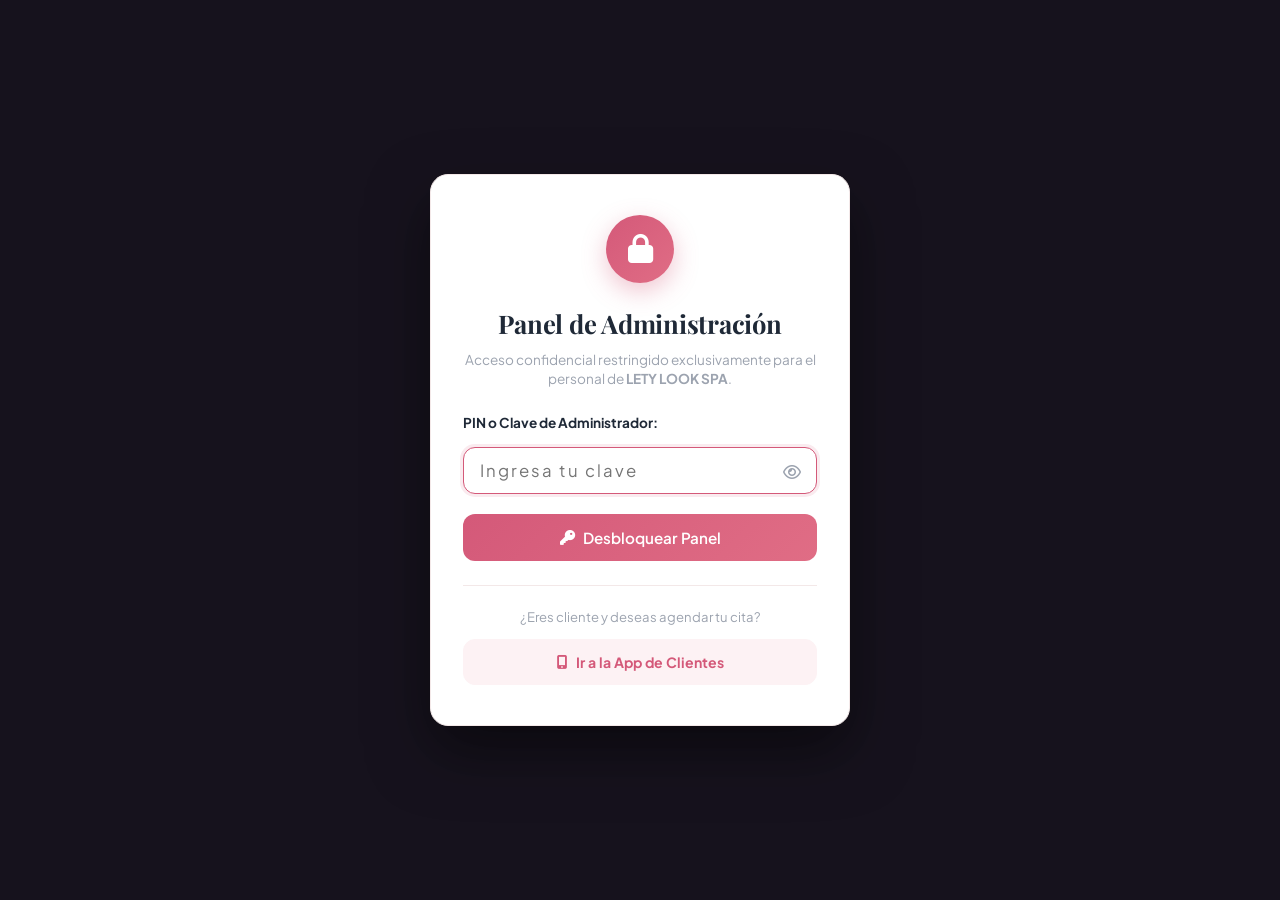
==== commit 1d4cb22c: "Add files via upload" ====
--- a/SPA/index.html
+++ b/SPA/index.html
@@ -20,7 +20,45 @@
     <script src="js/firebase-config.js?v=5.0"></script>
 </head>
 <body>
-    <div class="app-layout">
+    <!-- Admin Security Gate / Lock Screen -->
+    <div id="admin-security-gate" style="display:flex; position:fixed; top:0; left:0; right:0; bottom:0; background:rgba(13,9,20,0.96); backdrop-filter:blur(24px); -webkit-backdrop-filter:blur(24px); z-index:999999; align-items:center; justify-content:center; padding:1.5rem;">
+        <div style="width:100%; max-width:420px; background:var(--bg-surface, #ffffff); border-radius:var(--radius-lg, 18px); padding:2.5rem 2rem; box-shadow:0 25px 60px rgba(0,0,0,0.5); border:1px solid var(--border-color, #e2e8f0); text-align:center;">
+            <div style="width:68px; height:68px; border-radius:50%; background:linear-gradient(135deg, var(--primary, #d45979), #e06d85); color:#fff; display:flex; align-items:center; justify-content:center; font-size:1.8rem; margin:0 auto 1.25rem; box-shadow:0 8px 25px rgba(212,89,121,0.35);">
+                <i class="fa-solid fa-lock"></i>
+            </div>
+            <h2 style="font-family:'Playfair Display', serif; font-size:1.6rem; margin-bottom:0.4rem; color:var(--text-main, #1e1b18);">Panel de Administración</h2>
+            <p style="font-size:0.85rem; color:var(--text-muted, #6b635b); margin-bottom:1.5rem; line-height:1.4;">Acceso confidencial restringido exclusivamente para el personal de <strong>LETY LOOK SPA</strong>.</p>
+            
+            <form id="admin-login-form" style="text-align:left;">
+                <div class="form-group" style="margin-bottom:1.25rem;">
+                    <label for="admin-pin-input" style="font-size:0.85rem; font-weight:700; color:var(--text-main, #1e1b18); margin-bottom:0.4rem; display:block;">PIN o Clave de Administrador:</label>
+                    <div style="position:relative;">
+                        <input type="password" id="admin-pin-input" class="form-control" placeholder="Ingresa tu clave" required autofocus style="padding-right:2.8rem; font-size:1.05rem; letter-spacing:2px;">
+                        <button type="button" id="btn-toggle-pin-visibility" style="position:absolute; right:0.75rem; top:50%; transform:translateY(-50%); background:none; border:none; color:var(--text-muted, #888); cursor:pointer; font-size:1rem; padding:0.25rem;">
+                            <i class="fa-regular fa-eye"></i>
+                        </button>
+                    </div>
+                    <span id="admin-auth-error" style="display:none; color:#ef4444; font-size:0.8rem; margin-top:0.4rem; font-weight:600;"><i class="fa-solid fa-circle-exclamation"></i> Clave incorrecta. Intenta nuevamente.</span>
+                </div>
+                
+                <button type="submit" class="btn-primary" style="width:100%; justify-content:center; padding:0.85rem; font-size:0.95rem; margin-bottom:1rem;">
+                    <i class="fa-solid fa-key"></i>
+                    <span>Desbloquear Panel</span>
+                </button>
+            </form>
+
+            <!-- Friendly Redirection for Regular Clients -->
+            <div style="border-top:1px solid var(--border-color, #e2e8f0); padding-top:1.25rem; margin-top:0.5rem;">
+                <p style="font-size:0.82rem; color:var(--text-muted, #6b635b); margin-bottom:0.75rem;">¿Eres cliente y deseas agendar tu cita?</p>
+                <a href="cliente.html" class="btn-secondary" style="width:100%; justify-content:center; padding:0.7rem; font-size:0.88rem; text-decoration:none; color:var(--primary, #d45979); border-color:var(--primary-light, #fbecee); background:var(--primary-light, #fbecee); font-weight:700;">
+                    <i class="fa-solid fa-mobile-screen-button"></i>
+                    <span>Ir a la App de Clientes</span>
+                </a>
+            </div>
+        </div>
+    </div>
+
+    <div class="app-layout" id="admin-app-layout" style="display:none;">
         <!-- Sidebar Navigation -->
         <aside class="sidebar">
             <div class="brand">
@@ -84,6 +122,10 @@
                 <button id="sidebar-quick-booking-btn" class="quick-book-btn" type="button">
                     <i class="fa-solid fa-plus-circle"></i>
                     <span>Agendar Cita Rápida</span>
+                </button>
+                <button id="sidebar-lock-btn" type="button" style="width:100%; background:transparent; border:1px solid var(--border-color); color:var(--text-muted); padding:0.65rem; border-radius:var(--radius-md); font-size:0.82rem; font-weight:700; cursor:pointer; display:flex; align-items:center; justify-content:center; gap:0.5rem; transition:var(--transition);" title="Cerrar sesión de administración">
+                    <i class="fa-solid fa-lock"></i>
+                    <span>Bloquear Panel</span>
                 </button>
             </div>
         </aside>
@@ -153,6 +195,10 @@
                         <i class="fa-solid fa-calendar-plus"></i>
                         <span>Nueva Cita</span>
                     </button>
+
+                    <button id="topbar-lock-btn" class="btn-icon" title="Bloquear / Cerrar Sesión del Panel" type="button" style="background:#fff; color:#ef4444; border-color:#fecaca;">
+                        <i class="fa-solid fa-right-from-bracket"></i>
+                    </button>
                 </div>
             </header>
 
@@ -404,7 +450,7 @@
                                     </div>
                                     <div class="form-group">
                                         <label for="settings-spa-address">Dirección del Spa</label>
-                                        <input type="text" id="settings-spa-address" class="form-control" value="Calle 100 #15-40, Chicó Norte, Bogotá D.C.">
+                                        <input type="text" id="settings-spa-address" class="form-control" value="Calle 139 Sur #49-42, Caldas, Antioquia">
                                     </div>
                                     <div class="form-group">
                                         <label for="settings-open-time">Hora de Apertura</label>
@@ -417,6 +463,39 @@
                                 </div>
                                 <div style="margin-top: 1.5rem; text-align: right;">
                                     <button type="submit" class="btn-primary">Guardar Configuración</button>
+                                </div>
+                            </form>
+                        </div>
+
+                        <!-- Admin Security & PIN Management Card -->
+                        <div class="dash-card">
+                            <div class="dash-card-header" style="display:flex; justify-content:space-between; align-items:center;">
+                                <div>
+                                    <h3 style="display:flex; align-items:center; gap:0.5rem;">
+                                        <i class="fa-solid fa-shield-halved" style="color:var(--primary);"></i>
+                                        <span>Seguridad y Clave de Acceso del Administrador</span>
+                                    </h3>
+                                    <p style="font-size: 0.82rem; color: var(--text-muted);">Protege este panel para que los clientes no puedan ver tu contabilidad ni datos de citas</p>
+                                </div>
+                                <span class="status-badge status-confirmed" style="font-size:0.75rem;">Protegido con Clave</span>
+                            </div>
+
+                            <form id="change-admin-pin-form">
+                                <div class="form-grid">
+                                    <div class="form-group">
+                                        <label for="current-admin-pin" style="font-size:0.85rem; font-weight:700;">Clave Actual:</label>
+                                        <input type="password" id="current-admin-pin" class="form-control" placeholder="Clave actual (por defecto: lety2026)" required>
+                                    </div>
+                                    <div class="form-group">
+                                        <label for="new-admin-pin" style="font-size:0.85rem; font-weight:700;">Nueva Clave / PIN:</label>
+                                        <input type="password" id="new-admin-pin" class="form-control" placeholder="Escribe tu nueva clave" required>
+                                    </div>
+                                </div>
+                                <div style="margin-top:1.25rem; display:flex; justify-content:flex-end; gap:0.75rem;">
+                                    <button type="submit" class="btn-primary">
+                                        <i class="fa-solid fa-key"></i>
+                                        <span>Actualizar Clave del Administrador</span>
+                                    </button>
                                 </div>
                             </form>
                         </div>
@@ -769,6 +848,6 @@
 
     <!-- Scripts -->
     <script src="js/data.js?v=7.0"></script>
-    <script src="js/app.js?v=7.0"></script>
+    <script src="js/app.js?v=8.0"></script>
 </body>
 </html>
